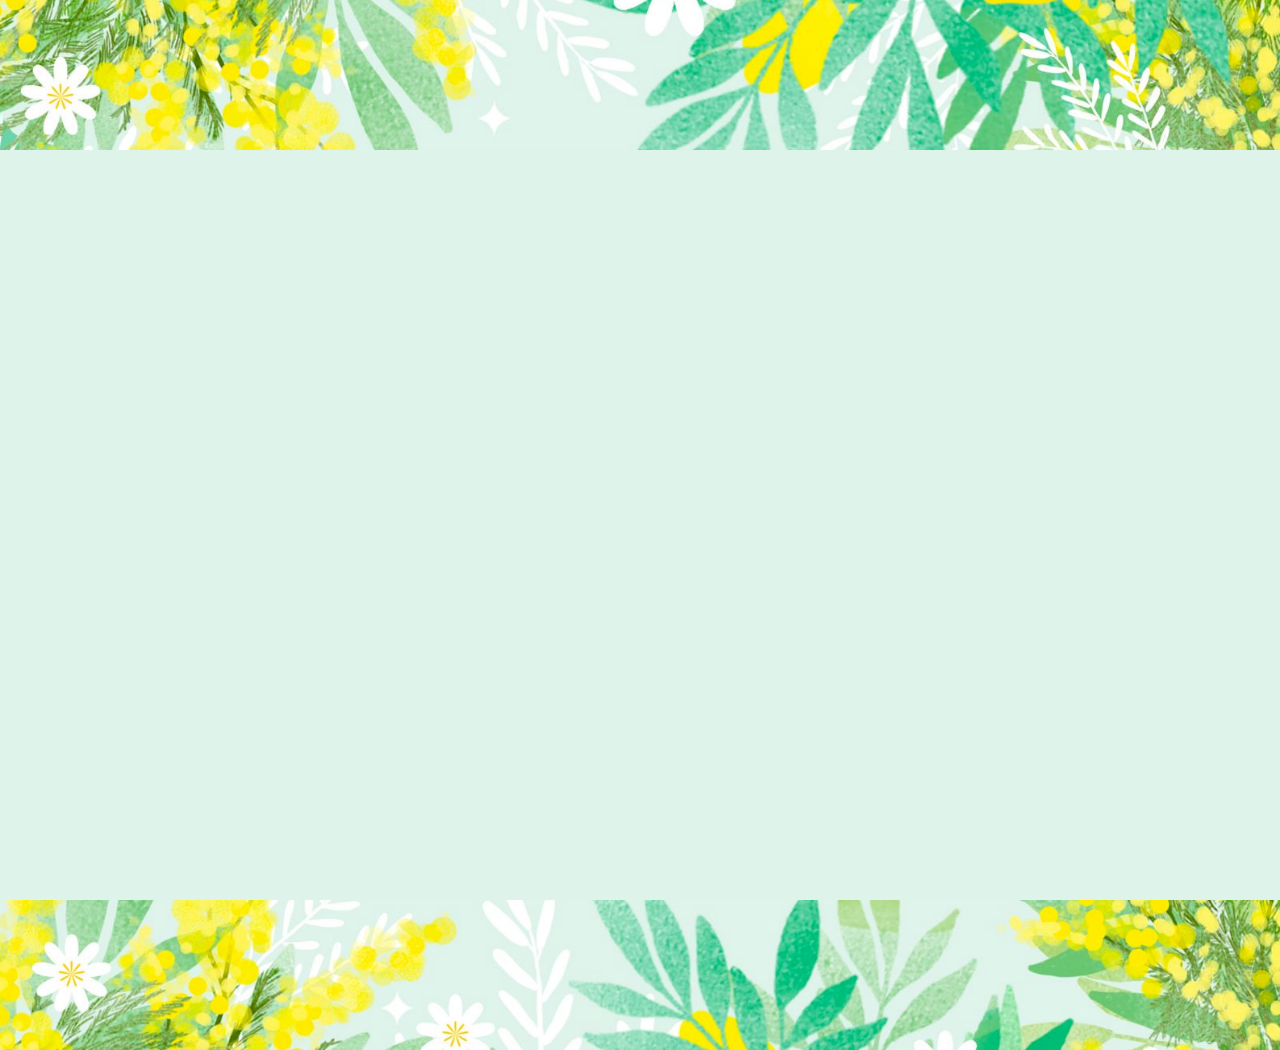
==== index.html @ 4b5dce76 "added background" ====
<!doctype html>
<html lang="fr">
<head>
  <meta charset="utf-8">
  <title>Anniversaire Claire 30 ans</title>
  <link rel="stylesheet" href="style.css">
  <script src="script.js"></script>
</head>
<body>
  <div class="background_image background_image-top"></div>
  <div class="main"></div>
  <div class="background_image background_image-bottom"></div>
</body>
</html>
---- style.css ----
body {
  background-color: #def3ea;
  margin: 0
}

.background_image {
  width: 100%;
  height: 150px;
  background-size: cover;
  background-position: center;
}

.background_image-top {
  background-image: url('images/top.png');
}

.background_image-bottom {
  background-image: url('images/bottom.png');
}

.main { 
  min-height: calc(100vh - 150px);
}
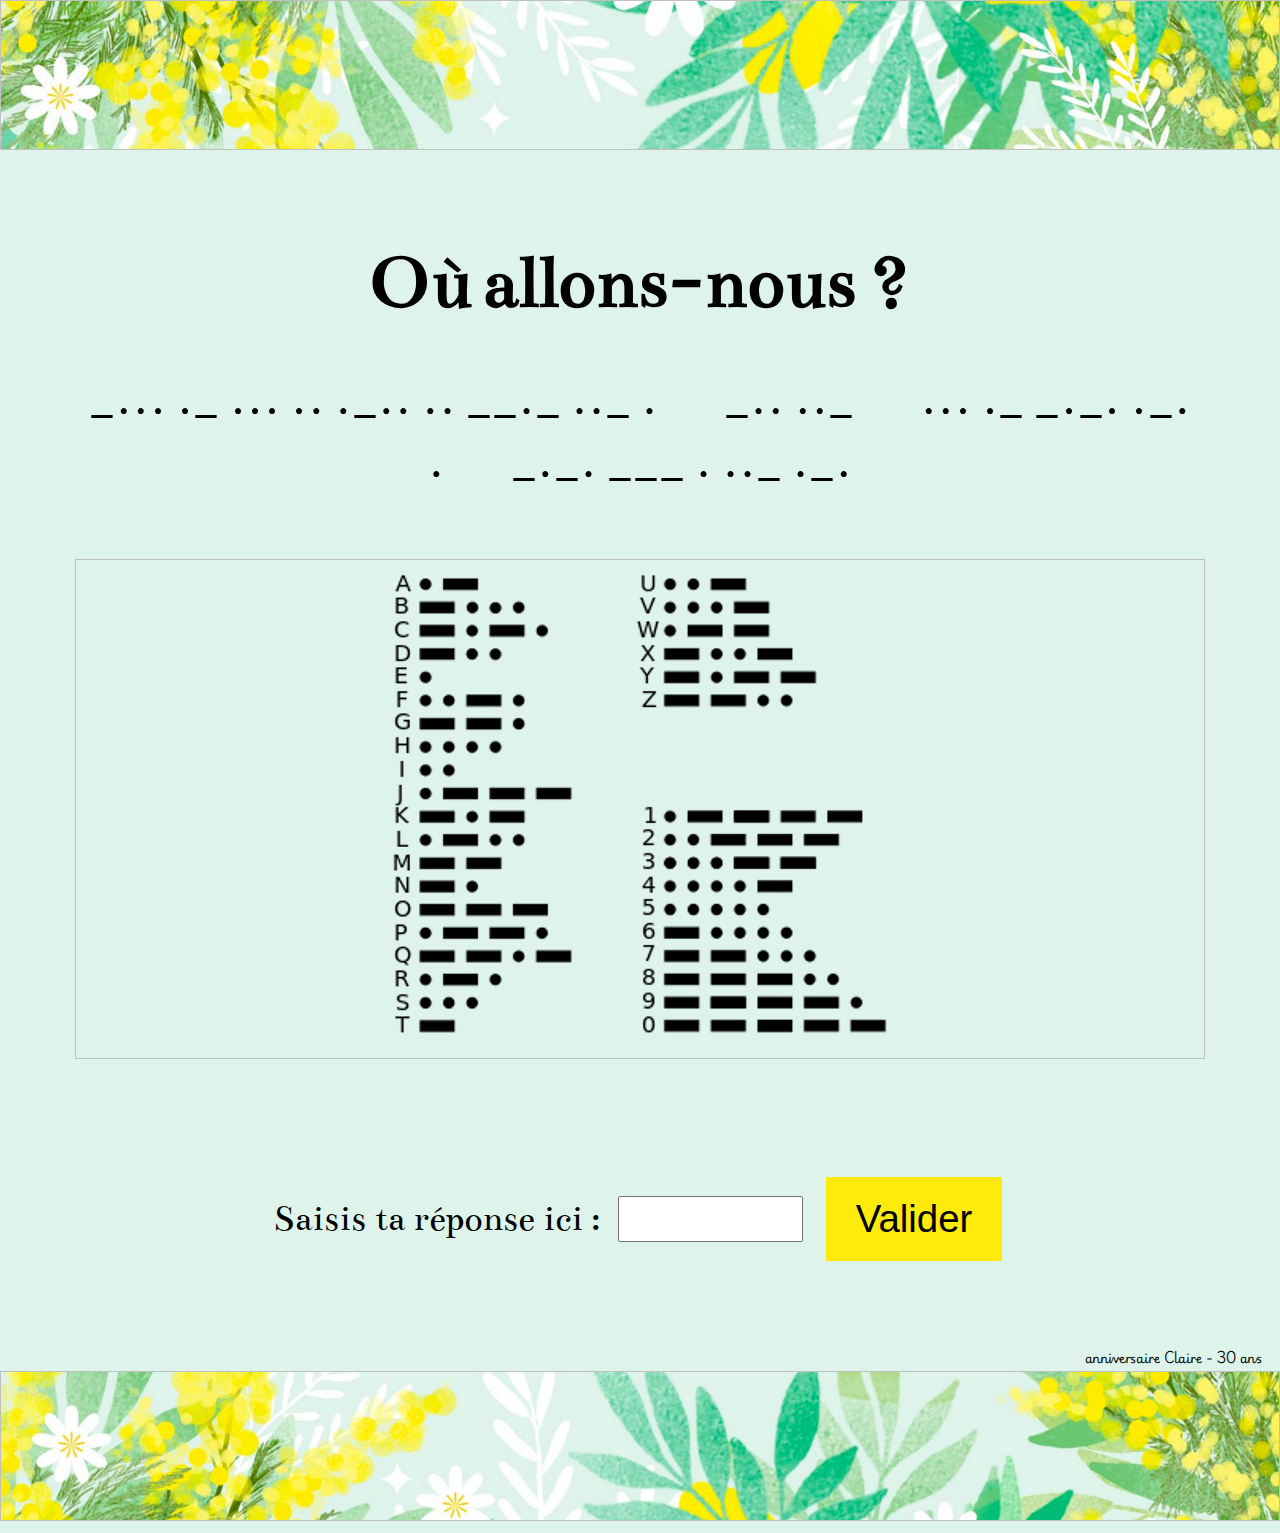
==== commit 84b00aa2: "updated style" ====
--- a/index.html
+++ b/index.html
@@ -4,11 +4,24 @@
   <meta charset="utf-8">
   <title>Anniversaire Claire 30 ans</title>
   <link rel="stylesheet" href="style.css">
+  <link rel="preconnect" href="https://fonts.googleapis.com">
+  <link rel="preconnect" href="https://fonts.gstatic.com" crossorigin>
+  <link href="https://fonts.googleapis.com/css2?family=Bentham&family=Playwrite+NG+Modern:wght@100..400&display=swap" rel="stylesheet">
   <script src="script.js"></script>
 </head>
 <body>
-  <div class="background_image background_image-top"></div>
-  <div class="main"></div>
-  <div class="background_image background_image-bottom"></div>
+  <img class="image background-image background-image-top">
+  <div class="main">
+    <h1 class="text-center">Où allons-nous ?</h1>
+    <p class="text-center font-size-3-2">−··· ·− ··· ·· ·−·· ·· −−·− ··− ·&nbsp&nbsp&nbsp&nbsp −·· ··−&nbsp&nbsp&nbsp&nbsp ··· ·− −·−· ·−· ·&nbsp&nbsp&nbsp&nbsp −·−· −−− · ··− ·−·</p>
+    <img class="image morse-alphabet-image mb-6">
+    <form class="form">
+      <label for="textAnswer">Saisis ta réponse ici :</label>
+      <input class="form-input" type="text" id="textAnswer" name="textAnswer">
+      <button type="button" onclick="checkInput()" class="btn">Valider</button>
+    </form>
+  </div>
+  <p class="footer-text">anniversaire Claire - 30 ans</p>
+  <img class="image background-image background-image-bottom">
 </body>
 </html>
--- a/style.css
+++ b/style.css
@@ -1,23 +1,100 @@
 body {
   background-color: #def3ea;
-  margin: 0
+  margin: 0;
+  font-family: "Bentham", serif;
+  font-weight: 400;
+  font-style: normal;
+  font-size: 2.4rem;
 }
 
-.background_image {
+.image {
+  background-position: center;
+  background-repeat: no-repeat;
+}
+
+.text-center {
+  text-align: center;
+}
+
+.mb-6 {
+  margin-bottom: 6rem;
+}
+
+.font-weight-normal {
+  font-weight: normal;
+}
+
+.font-size-3-2 {
+  font-size: 3.2rem;
+}
+
+.background-image {
+  background-size: cover;
   width: 100%;
   height: 150px;
-  background-size: cover;
-  background-position: center;
 }
 
-.background_image-top {
+.background-image-top {
   background-image: url('images/top.png');
 }
 
-.background_image-bottom {
+.background-image-bottom {
   background-image: url('images/bottom.png');
 }
 
 .main { 
-  min-height: calc(100vh - 150px);
+  min-height: calc(100vh - 540px);
+  margin: 75px;
 }
+
+.morse-alphabet-image {
+  width: 100%;
+  height: 500px;
+  background-image: url('images/morse_alphabet.png');
+}
+
+.footer-text {
+  font-family: "Playwrite NG Modern", cursive;
+  margin-right: 18px;
+  margin-bottom: 2px;
+  text-align: right;
+  font-size: 0.75rem;
+}
+
+.btn {
+  background: #feea0b;
+  color: black;
+  border: 0 none;
+  border-radius: 1px;
+  cursor: pointer;
+  padding: 20px 30px;
+  margin: 10px 5px;
+  text-decoration: none;
+  font-size: 2.4rem;
+}
+
+.iframe {
+  margin-left: auto;
+  margin-right: auto;
+  display: block;
+}
+
+.basilique-sacre-coeur-image {
+  width: 600px;
+  height: 450px;
+  background-image: url(images/basilique_sacre_coeur.jpg);
+  background-size: cover;
+  display: block;
+  margin: auto;
+}
+
+.form {
+  display: flex;
+  align-items: center;
+  justify-content: center;
+}
+
+.form-input {
+  height: 40px;
+  margin: 0 18px;
+}
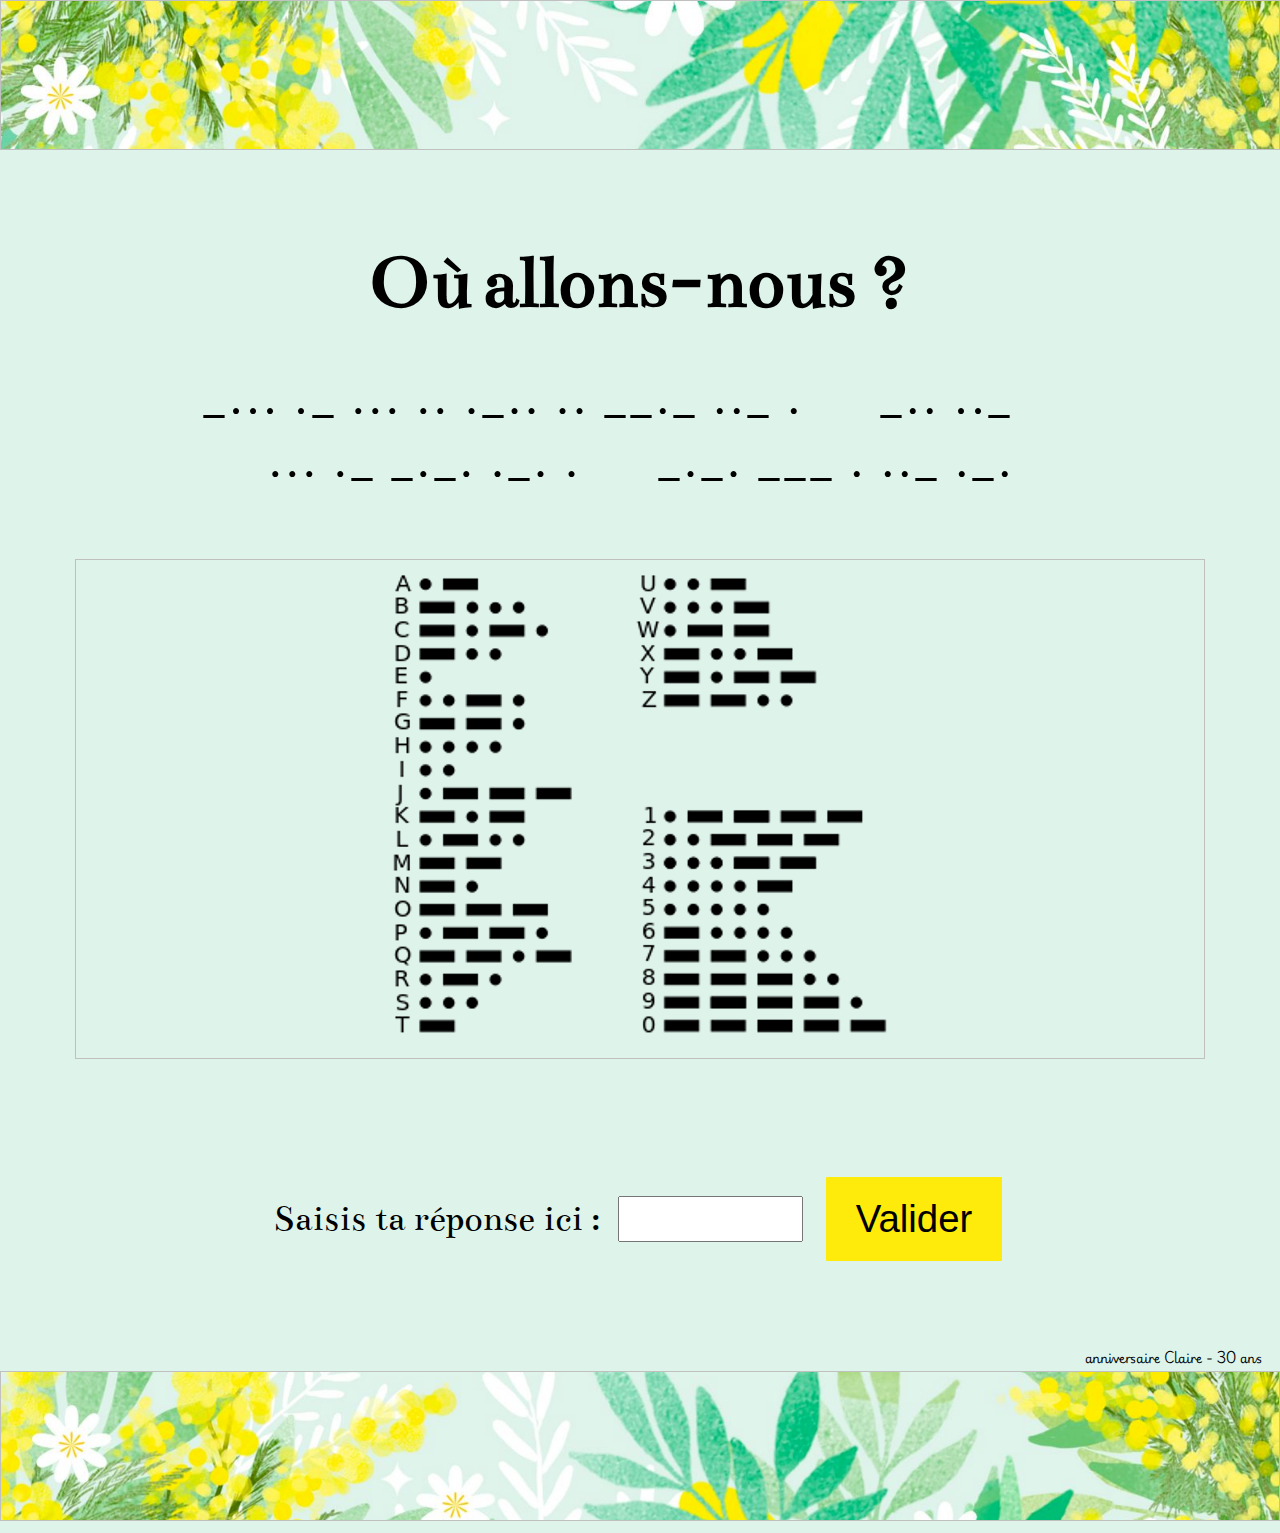
==== commit 73e54482: "added &nbsp" ====
--- a/index.html
+++ b/index.html
@@ -4,6 +4,7 @@
   <meta charset="utf-8">
   <title>Anniversaire Claire 30 ans</title>
   <link rel="stylesheet" href="style.css">
+  <link rel="icon" type="image/png" href="images/favicon.png" />
   <link rel="preconnect" href="https://fonts.googleapis.com">
   <link rel="preconnect" href="https://fonts.gstatic.com" crossorigin>
   <link href="https://fonts.googleapis.com/css2?family=Bentham&family=Playwrite+NG+Modern:wght@100..400&display=swap" rel="stylesheet">
@@ -13,7 +14,7 @@
   <img class="image background-image background-image-top">
   <div class="main">
     <h1 class="text-center">Où allons-nous ?</h1>
-    <p class="text-center font-size-3-2">−··· ·− ··· ·· ·−·· ·· −−·− ··− ·&nbsp&nbsp&nbsp&nbsp −·· ··−&nbsp&nbsp&nbsp&nbsp ··· ·− −·−· ·−· ·&nbsp&nbsp&nbsp&nbsp −·−· −−− · ··− ·−·</p>
+    <p class="text-center font-size-3-2">−···&nbsp·−&nbsp···&nbsp··&nbsp·−··&nbsp··&nbsp−−·−&nbsp··−&nbsp· &nbsp&nbsp&nbsp&nbsp −··&nbsp··− &nbsp&nbsp&nbsp&nbsp ···&nbsp·−&nbsp−·−·&nbsp·−·&nbsp· &nbsp&nbsp&nbsp&nbsp −·−·&nbsp−−−&nbsp·&nbsp··−&nbsp·−·</p>
     <img class="image morse-alphabet-image mb-6">
     <form class="form">
       <label for="textAnswer">Saisis ta réponse ici :</label>
